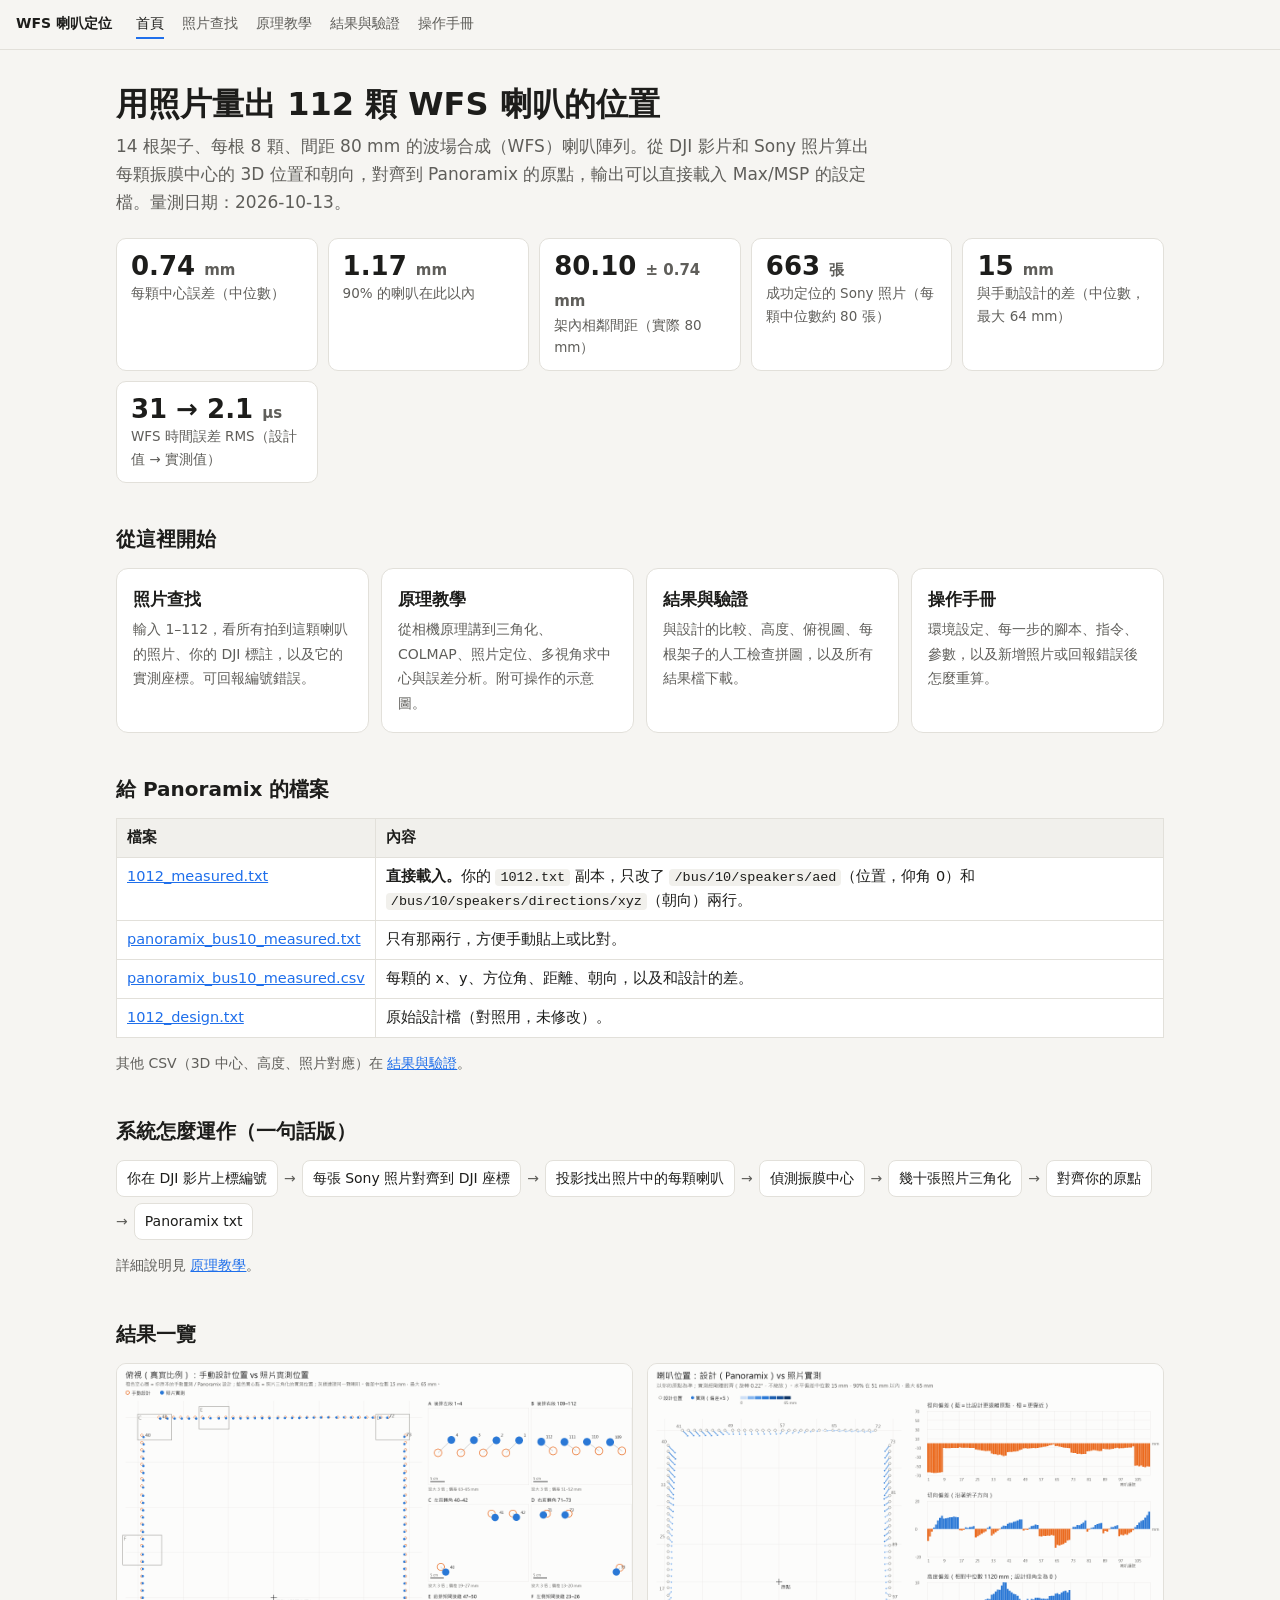
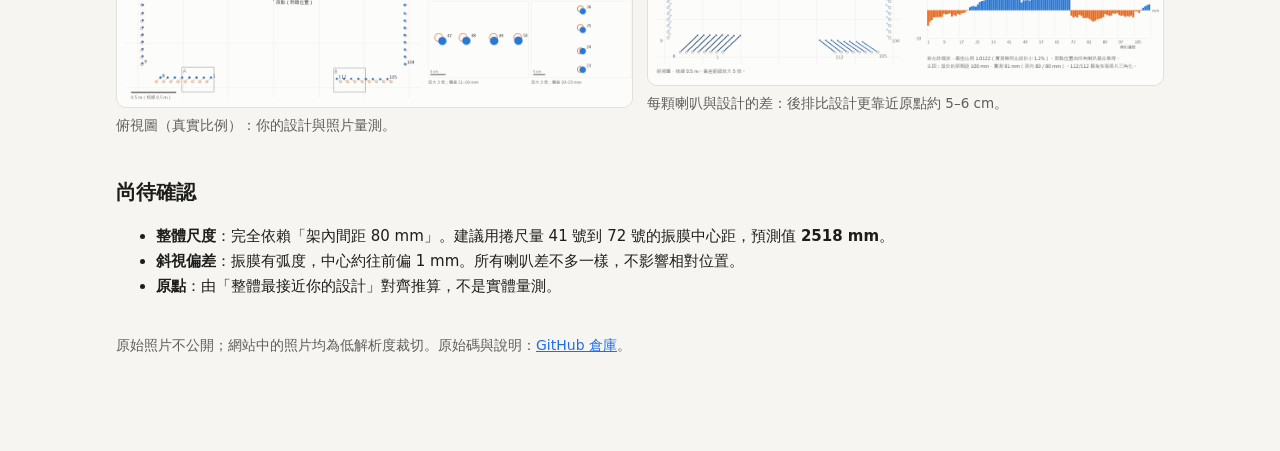
==== docs/index.html @ 075f4e9a "WFS speaker array localization: pipeline, results 2026-10-13, site Co-Authored-By: Claude Opus 5.5 <" ====
<!doctype html>
<html lang="zh-Hant">
<head>
<meta charset="utf-8">
<meta name="viewport" content="width=device-width, initial-scale=1">
<title>WFS 喇叭定位</title>
<meta name="description" content="用照片量測 112 顆 WFS 喇叭的振膜中心與朝向，輸出給 Panoramix。">
<link rel="stylesheet" href="site.css">
<style>
.wrap { max-width: 1080px; margin: 0 auto; padding: 28px 16px 80px; }
h1 { font-size: 32px; line-height: 1.25; margin: 6px 0 8px; }
.lead { color: var(--muted); font-size: 17px; max-width: 760px; margin: 0 0 22px; }
h2 { font-size: 20px; margin: 40px 0 12px; }
.stats { display: grid; grid-template-columns: repeat(auto-fit, minmax(170px, 1fr)); gap: 10px; }
.stat { background: var(--panel); border: 1px solid var(--line); border-radius: 10px; padding: 12px 14px; }
.stat .v { font-size: 26px; font-weight: 700; font-variant-numeric: tabular-nums; line-height: 1.2; }
.stat .v small { font-size: 15px; font-weight: 600; color: var(--muted); }
.stat .l { color: var(--muted); font-size: 13.5px; }
.cards { display: grid; grid-template-columns: repeat(auto-fit, minmax(240px, 1fr)); gap: 12px; }
.card { display: block; background: var(--panel); border: 1px solid var(--line); border-radius: 12px; padding: 16px; text-decoration: none; color: var(--ink); }
.card:hover { border-color: var(--accent); }
.card b { display: block; font-size: 17px; margin-bottom: 4px; }
.card span { color: var(--muted); font-size: 14px; }
.flow { display: flex; flex-wrap: wrap; gap: 6px; align-items: center; font-size: 14px; }
.flow div { background: var(--panel); border: 1px solid var(--line); border-radius: 8px; padding: 6px 10px; }
.flow i { color: var(--muted); font-style: normal; }
table { border-collapse: collapse; width: 100%; font-size: 14.5px; background: var(--panel); }
th, td { border: 1px solid var(--line); padding: 7px 10px; text-align: left; vertical-align: top; }
th { background: var(--code); font-weight: 600; }
.tw { overflow-x: auto; }
.note { color: var(--muted); font-size: 14px; }
figure { margin: 0; }
figure img { width: 100%; border: 1px solid var(--line); border-radius: 10px; background: #fff; display: block; }
figcaption { color: var(--muted); font-size: 13.5px; margin-top: 6px; }
.two { display: grid; grid-template-columns: 1fr 1fr; gap: 14px; }
@media (max-width: 760px) { .two { grid-template-columns: 1fr; } h1 { font-size: 26px; } }
</style>
</head>
<body>
<nav class="sitenav"><a class="brand" href="index.html">WFS 喇叭定位</a><a class="on" href="index.html">首頁</a><a href="finder.html">照片查找</a><a href="learn.html">原理教學</a><a href="results.html">結果與驗證</a><a href="manual.html">操作手冊</a></nav>
<div class="wrap">
<h1>用照片量出 112 顆 WFS 喇叭的位置</h1>
<p class="lead">14 根架子、每根 8 顆、間距 80 mm 的波場合成（WFS）喇叭陣列。從 DJI 影片和 Sony 照片算出每顆振膜中心的 3D 位置和朝向，對齊到 Panoramix 的原點，輸出可以直接載入 Max/MSP 的設定檔。量測日期：2026-10-13。</p>

<div class="stats">
  <div class="stat"><div class="v">0.74 <small>mm</small></div><div class="l">每顆中心誤差（中位數）</div></div>
  <div class="stat"><div class="v">1.17 <small>mm</small></div><div class="l">90% 的喇叭在此以內</div></div>
  <div class="stat"><div class="v">80.10 <small>± 0.74 mm</small></div><div class="l">架內相鄰間距（實際 80 mm）</div></div>
  <div class="stat"><div class="v">663 <small>張</small></div><div class="l">成功定位的 Sony 照片（每顆中位數約 80 張）</div></div>
  <div class="stat"><div class="v">15 <small>mm</small></div><div class="l">與手動設計的差（中位數，最大 64 mm）</div></div>
  <div class="stat"><div class="v">31 → 2.1 <small>µs</small></div><div class="l">WFS 時間誤差 RMS（設計值 → 實測值）</div></div>
</div>

<h2>從這裡開始</h2>
<div class="cards">
  <a class="card" href="finder.html"><b>照片查找</b><span>輸入 1–112，看所有拍到這顆喇叭的照片、你的 DJI 標註，以及它的實測座標。可回報編號錯誤。</span></a>
  <a class="card" href="learn.html"><b>原理教學</b><span>從相機原理講到三角化、COLMAP、照片定位、多視角求中心與誤差分析。附可操作的示意圖。</span></a>
  <a class="card" href="results.html"><b>結果與驗證</b><span>與設計的比較、高度、俯視圖、每根架子的人工檢查拼圖，以及所有結果檔下載。</span></a>
  <a class="card" href="manual.html"><b>操作手冊</b><span>環境設定、每一步的腳本、指令、參數，以及新增照片或回報錯誤後怎麼重算。</span></a>
</div>

<h2>給 Panoramix 的檔案</h2>
<div class="tw"><table>
<tr><th>檔案</th><th>內容</th></tr>
<tr><td><a href="data/1012_measured.txt" download>1012_measured.txt</a></td><td><b>直接載入。</b>你的 <code>1012.txt</code> 副本，只改了 <code>/bus/10/speakers/aed</code>（位置，仰角 0）和 <code>/bus/10/speakers/directions/xyz</code>（朝向）兩行。</td></tr>
<tr><td><a href="data/panoramix_bus10_measured.txt" download>panoramix_bus10_measured.txt</a></td><td>只有那兩行，方便手動貼上或比對。</td></tr>
<tr><td><a href="data/panoramix_bus10_measured.csv" download>panoramix_bus10_measured.csv</a></td><td>每顆的 x、y、方位角、距離、朝向，以及和設計的差。</td></tr>
<tr><td><a href="data/1012_design.txt" download>1012_design.txt</a></td><td>原始設計檔（對照用，未修改）。</td></tr>
</table></div>
<p class="note">其他 CSV（3D 中心、高度、照片對應）在 <a href="results.html#downloads">結果與驗證</a>。</p>

<h2>系統怎麼運作（一句話版）</h2>
<div class="flow">
  <div>你在 DJI 影片上標編號</div><i>→</i>
  <div>每張 Sony 照片對齊到 DJI 座標</div><i>→</i>
  <div>投影找出照片中的每顆喇叭</div><i>→</i>
  <div>偵測振膜中心</div><i>→</i>
  <div>幾十張照片三角化</div><i>→</i>
  <div>對齊你的原點</div><i>→</i>
  <div>Panoramix txt</div>
</div>
<p class="note">詳細說明見 <a href="learn.html">原理教學</a>。</p>

<h2>結果一覽</h2>
<div class="two">
  <figure><a href="figures/topview_manual_vs_photo.png"><img src="figures/topview_manual_vs_photo.png" alt="俯視圖：設計與實測"></a><figcaption>俯視圖（真實比例）：你的設計與照片量測。</figcaption></figure>
  <figure><a href="figures/design_vs_measured.png"><img src="figures/design_vs_measured.png" alt="設計與實測差異"></a><figcaption>每顆喇叭與設計的差：後排比設計更靠近原點約 5–6 cm。</figcaption></figure>
</div>

<h2>尚待確認</h2>
<ul>
<li><b>整體尺度</b>：完全依賴「架內間距 80 mm」。建議用捲尺量 41 號到 72 號的振膜中心距，預測值 <b>2518 mm</b>。</li>
<li><b>斜視偏差</b>：振膜有弧度，中心約往前偏 1 mm。所有喇叭差不多一樣，不影響相對位置。</li>
<li><b>原點</b>：由「整體最接近你的設計」對齊推算，不是實體量測。</li>
</ul>
<p class="note" style="margin-top:36px">原始照片不公開；網站中的照片均為低解析度裁切。原始碼與說明：<a href="https://github.com/wangpenghao468-collab/wfs-speaker-localization">GitHub 倉庫</a>。</p>
</div>
</body>
</html>
---- docs/site.css ----
/* shared by every page of the site */
:root {
  --bg: #f6f5f2; --panel: #ffffff; --ink: #1d1d1b; --muted: #5f5e5a; --line: #e2e0da;
  --accent: #1f6feb; --ok: #1a7f37; --warn: #b26b00; --chip: #efeee9; --code: #f1f0ec;
  --sel: #1d1d1b; --selink: #ffffff; --design: #b0aea6;
}
@media (prefers-color-scheme: dark) {
  :root:not([data-theme="light"]) {
    --bg: #151514; --panel: #1f1f1d; --ink: #ecebe7; --muted: #a3a29c; --line: #33322f;
    --accent: #5aa2ff; --ok: #4cc26a; --warn: #e0a040; --chip: #2a2a27; --code: #2a2a27;
    --sel: #ecebe7; --selink: #151514; --design: #6d6b66;
  }
}
:root[data-theme="dark"] {
  --bg: #151514; --panel: #1f1f1d; --ink: #ecebe7; --muted: #a3a29c; --line: #33322f;
  --accent: #5aa2ff; --ok: #4cc26a; --warn: #e0a040; --chip: #2a2a27; --code: #2a2a27;
  --sel: #ecebe7; --selink: #151514; --design: #6d6b66;
}
* { box-sizing: border-box; }
html { -webkit-text-size-adjust: 100%; }
body { margin: 0; background: var(--bg); color: var(--ink); font: 15px/1.65 system-ui, "Noto Sans TC", "Microsoft JhengHei", "PingFang TC", sans-serif; }
a { color: var(--accent); }
code { font-family: Consolas, "Cascadia Mono", Menlo, monospace; font-size: 13.5px; background: var(--code); padding: 1px 5px; border-radius: 4px; word-break: break-word; }
.sitenav { display: flex; gap: 4px 18px; align-items: center; flex-wrap: wrap; padding: 10px 16px; border-bottom: 1px solid var(--line); background: var(--bg); font-size: 14px; }
.sitenav .brand { font-weight: 700; color: var(--ink); text-decoration: none; margin-right: 6px; }
.sitenav a { color: var(--muted); text-decoration: none; padding: 2px 0; border-bottom: 2px solid transparent; }
.sitenav a:hover { color: var(--ink); }
.sitenav a.on { color: var(--ink); border-bottom-color: var(--accent); }
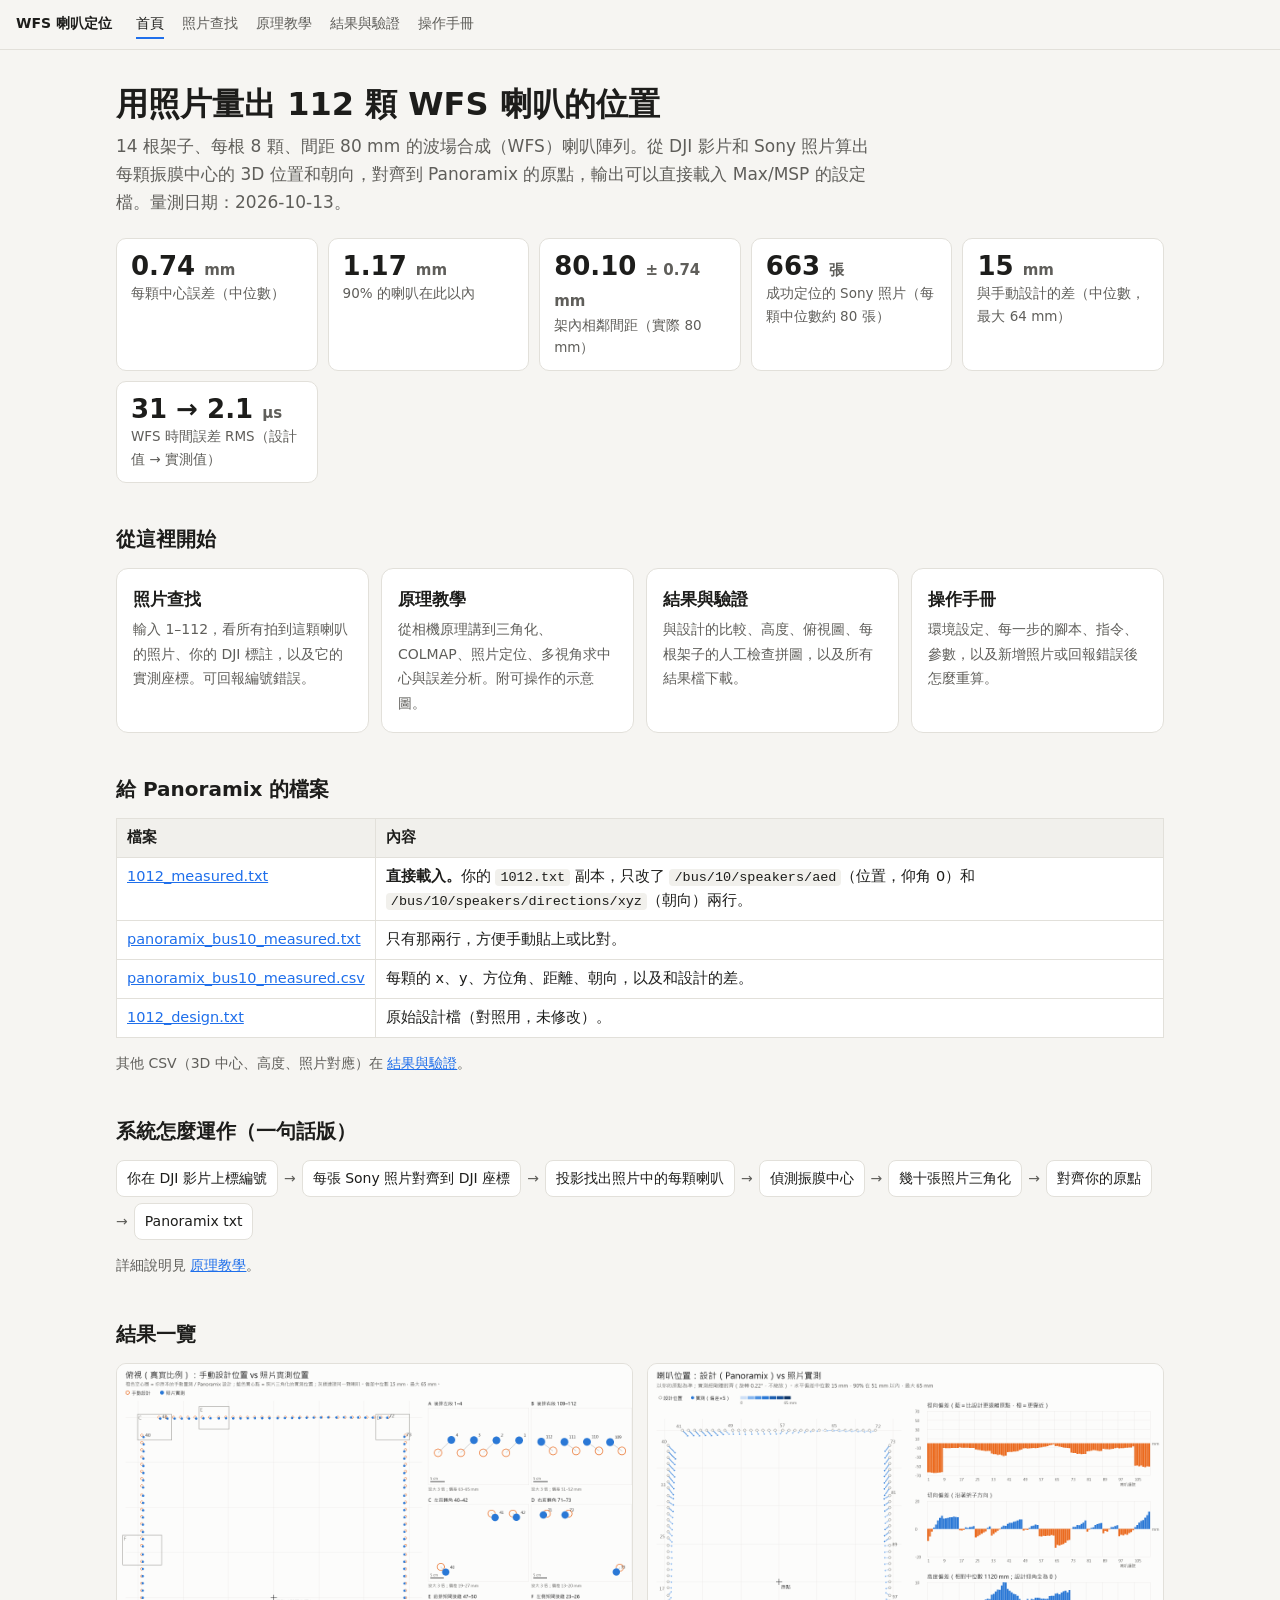
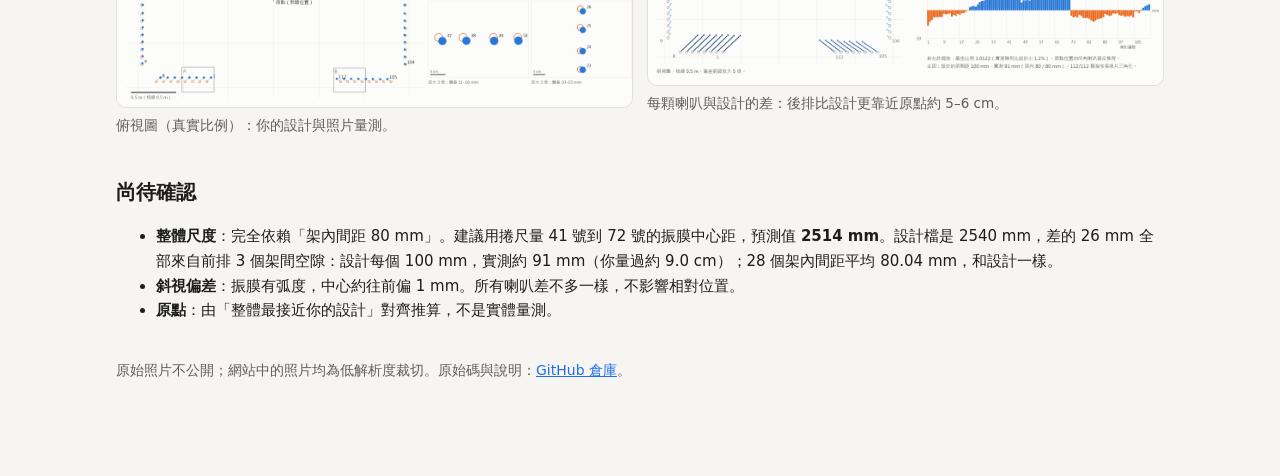
==== commit a2ea0e9c: "Fix predicted 41-72 distance (2514 mm) and explain the gap to the design Co-Authored-By: Claude Opus" ====
--- a/docs/index.html
+++ b/docs/index.html
@@ -89,7 +89,7 @@
 
 <h2>尚待確認</h2>
 <ul>
-<li><b>整體尺度</b>：完全依賴「架內間距 80 mm」。建議用捲尺量 41 號到 72 號的振膜中心距，預測值 <b>2518 mm</b>。</li>
+<li><b>整體尺度</b>：完全依賴「架內間距 80 mm」。建議用捲尺量 41 號到 72 號的振膜中心距，預測值 <b>2514 mm</b>。設計檔是 2540 mm，差的 26 mm 全部來自前排 3 個架間空隙：設計每個 100 mm，實測約 91 mm（你量過約 9.0 cm）；28 個架內間距平均 80.04 mm，和設計一樣。</li>
 <li><b>斜視偏差</b>：振膜有弧度，中心約往前偏 1 mm。所有喇叭差不多一樣，不影響相對位置。</li>
 <li><b>原點</b>：由「整體最接近你的設計」對齊推算，不是實體量測。</li>
 </ul>
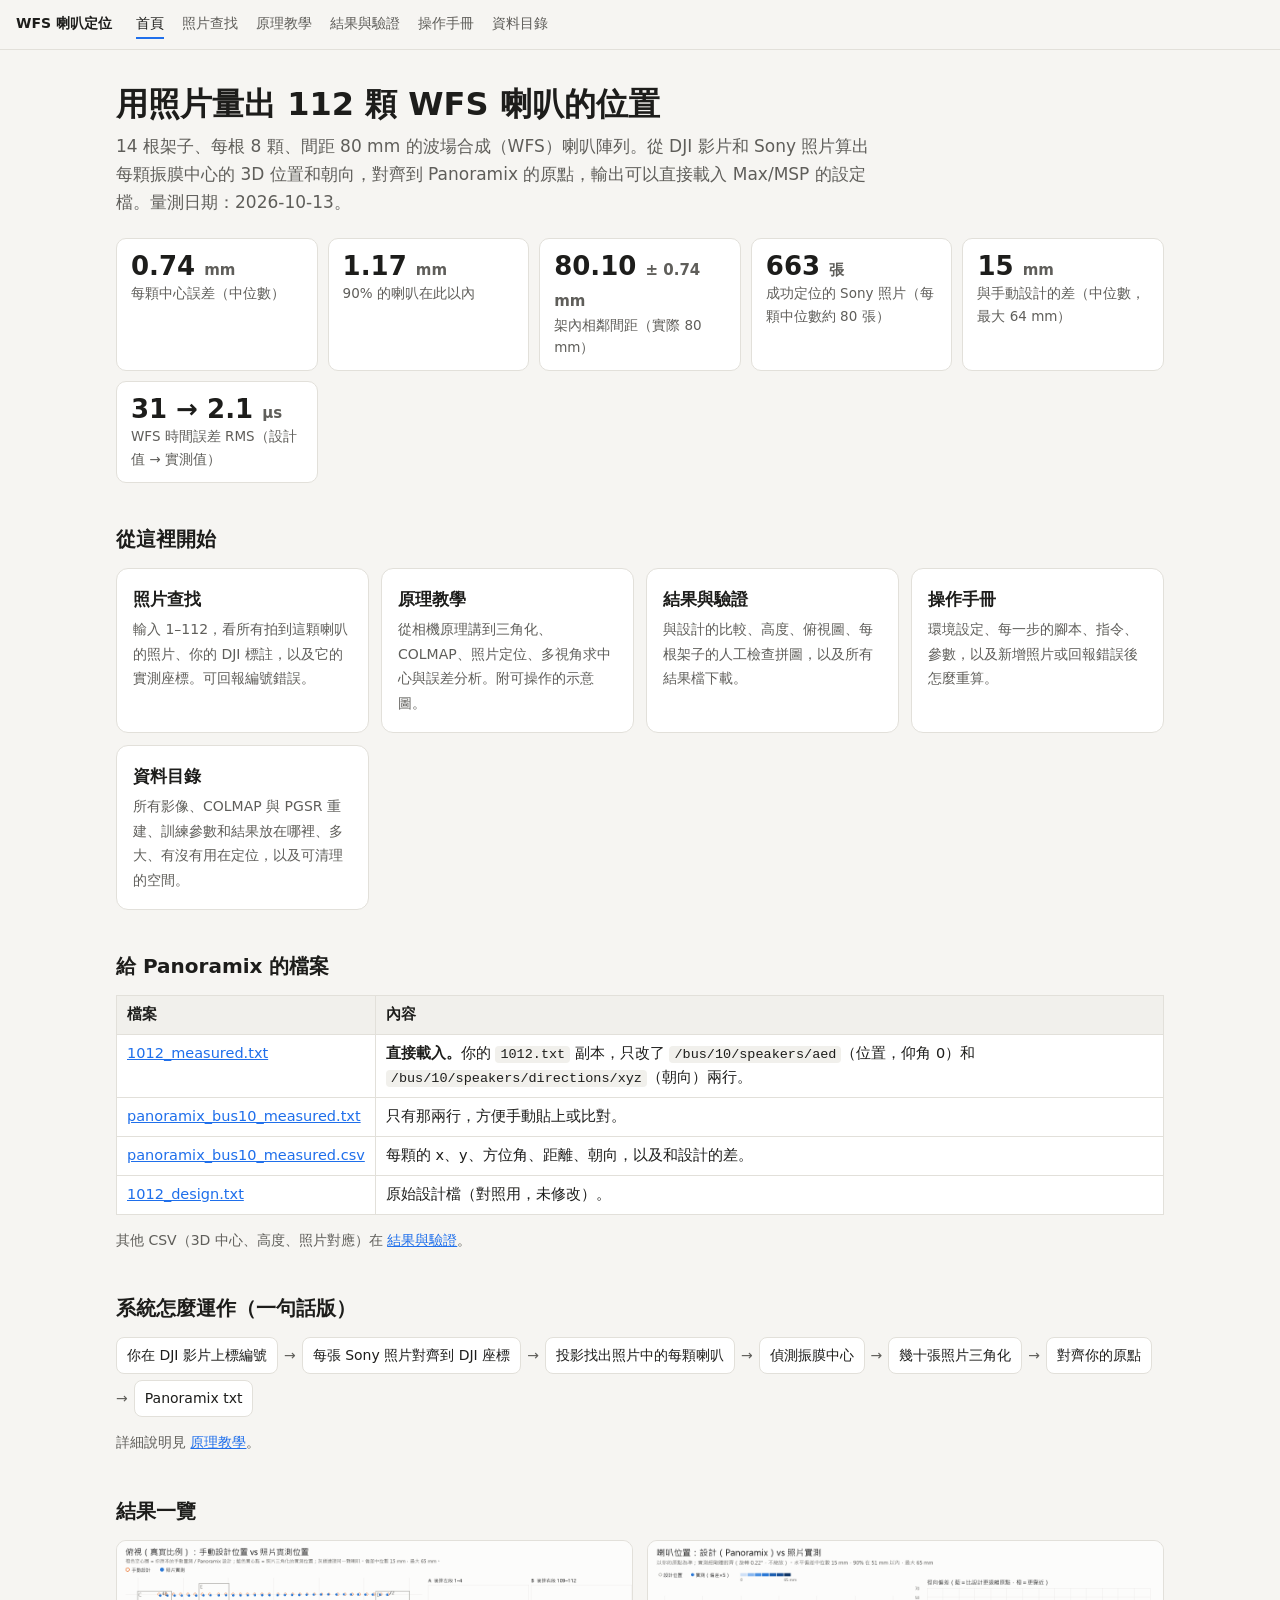
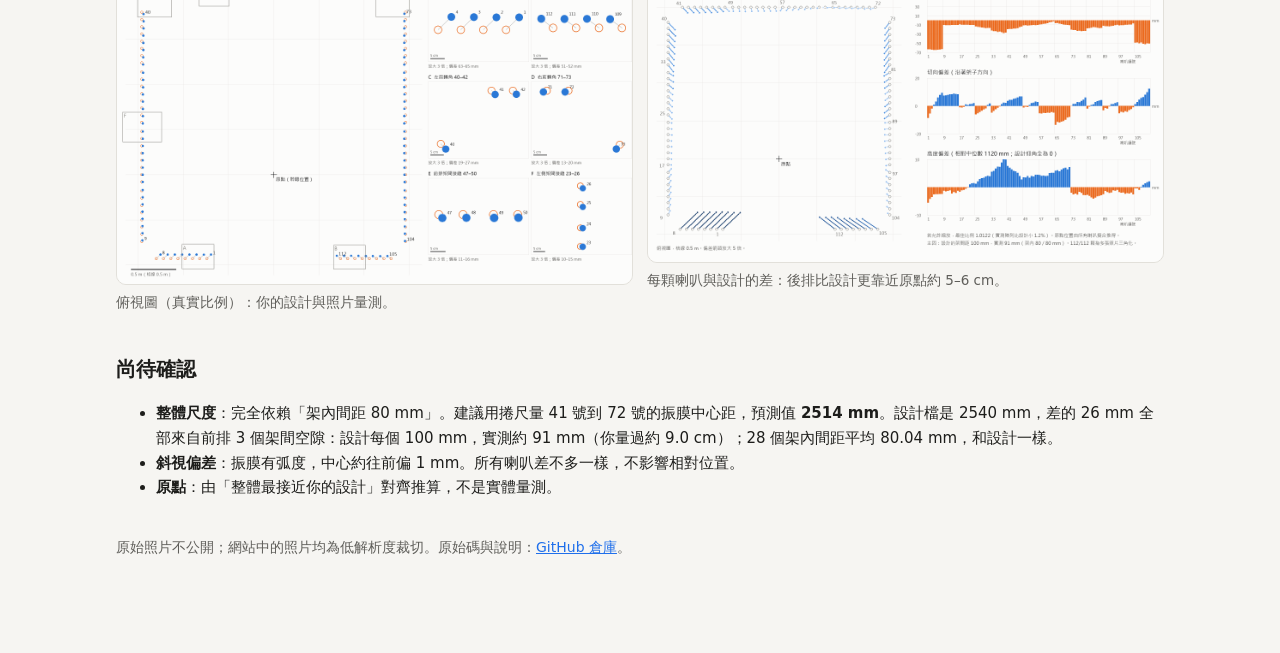
==== commit b3441bed: "Add data catalog: raw data, COLMAP/PGSR reconstructions, training parameters, locations Co-Authored-" ====
--- a/docs/index.html
+++ b/docs/index.html
@@ -37,7 +37,7 @@
 </style>
 </head>
 <body>
-<nav class="sitenav"><a class="brand" href="index.html">WFS 喇叭定位</a><a class="on" href="index.html">首頁</a><a href="finder.html">照片查找</a><a href="learn.html">原理教學</a><a href="results.html">結果與驗證</a><a href="manual.html">操作手冊</a></nav>
+<nav class="sitenav"><a class="brand" href="index.html">WFS 喇叭定位</a><a class="on" href="index.html">首頁</a><a href="finder.html">照片查找</a><a href="learn.html">原理教學</a><a href="results.html">結果與驗證</a><a href="manual.html">操作手冊</a><a href="catalog.html">資料目錄</a></nav>
 <div class="wrap">
 <h1>用照片量出 112 顆 WFS 喇叭的位置</h1>
 <p class="lead">14 根架子、每根 8 顆、間距 80 mm 的波場合成（WFS）喇叭陣列。從 DJI 影片和 Sony 照片算出每顆振膜中心的 3D 位置和朝向，對齊到 Panoramix 的原點，輸出可以直接載入 Max/MSP 的設定檔。量測日期：2026-10-13。</p>
@@ -57,6 +57,7 @@
   <a class="card" href="learn.html"><b>原理教學</b><span>從相機原理講到三角化、COLMAP、照片定位、多視角求中心與誤差分析。附可操作的示意圖。</span></a>
   <a class="card" href="results.html"><b>結果與驗證</b><span>與設計的比較、高度、俯視圖、每根架子的人工檢查拼圖，以及所有結果檔下載。</span></a>
   <a class="card" href="manual.html"><b>操作手冊</b><span>環境設定、每一步的腳本、指令、參數，以及新增照片或回報錯誤後怎麼重算。</span></a>
+  <a class="card" href="catalog.html"><b>資料目錄</b><span>所有影像、COLMAP 與 PGSR 重建、訓練參數和結果放在哪裡、多大、有沒有用在定位，以及可清理的空間。</span></a>
 </div>
 
 <h2>給 Panoramix 的檔案</h2>
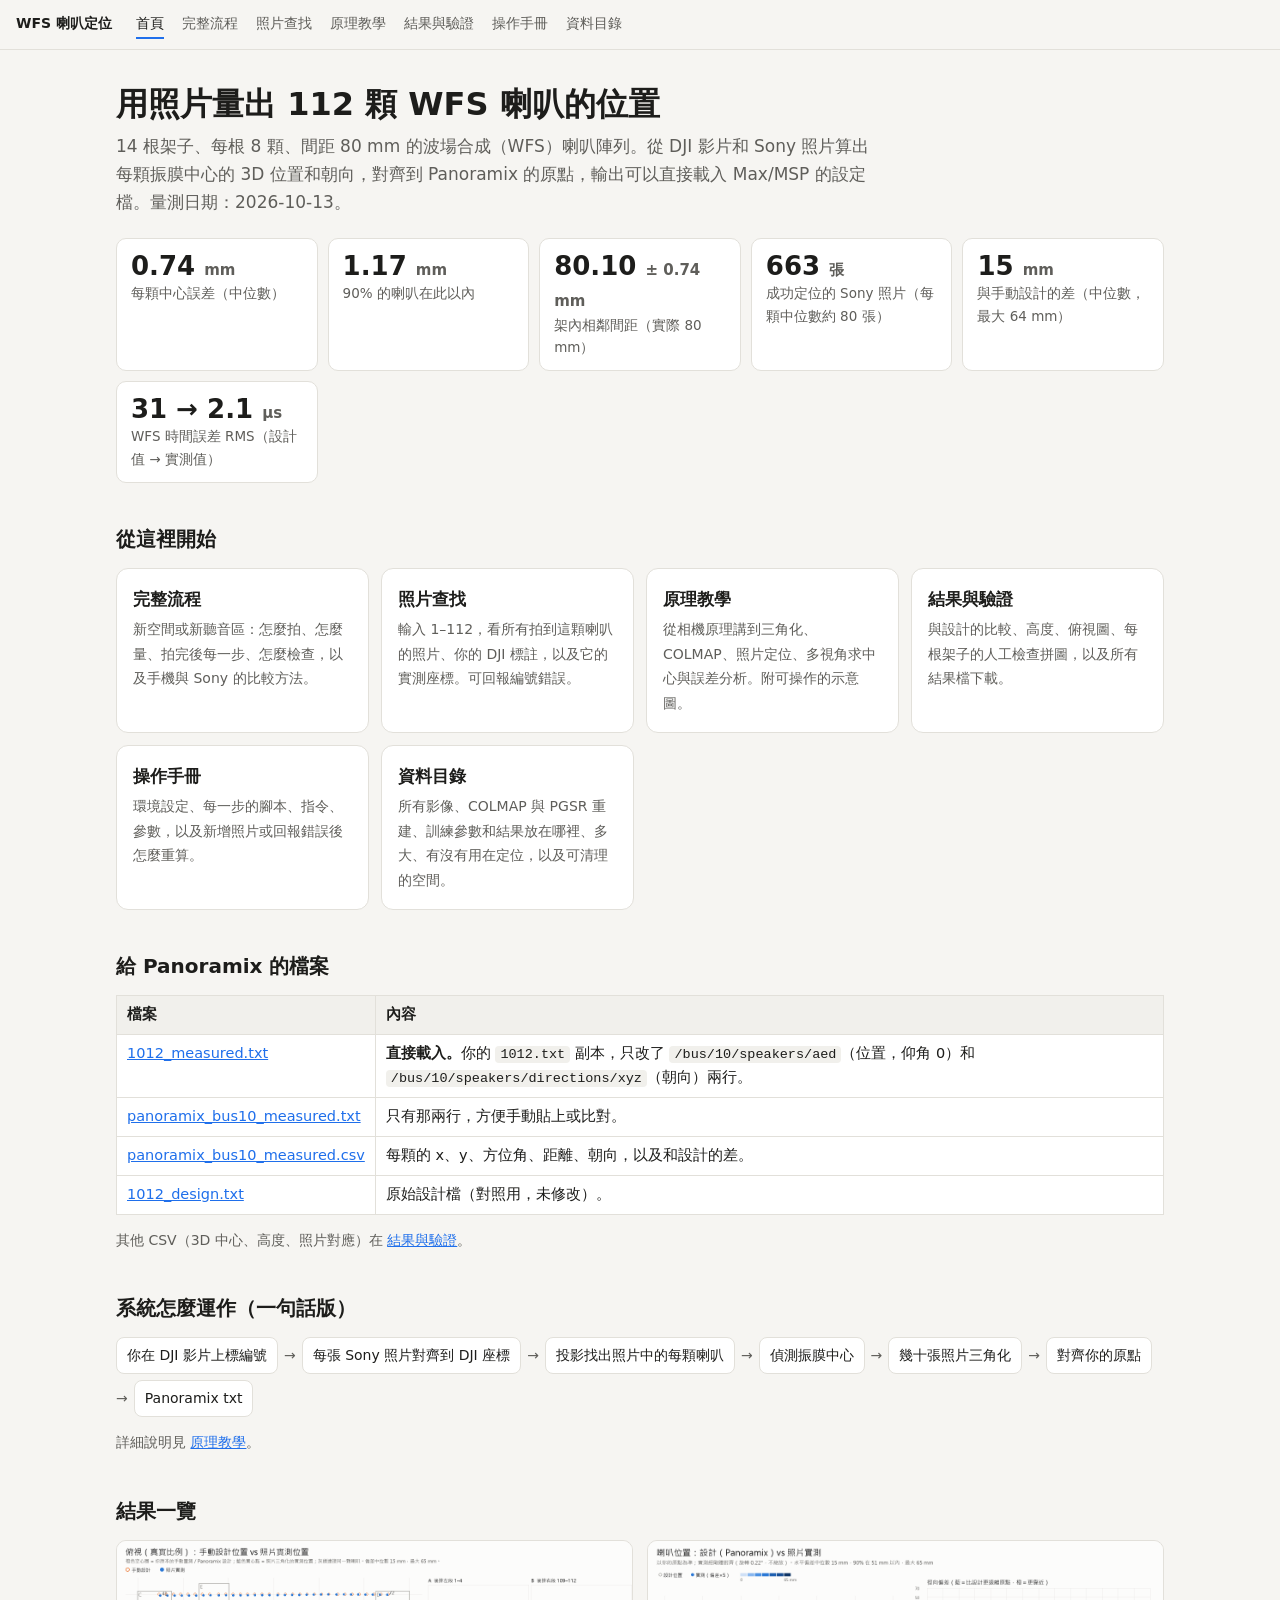
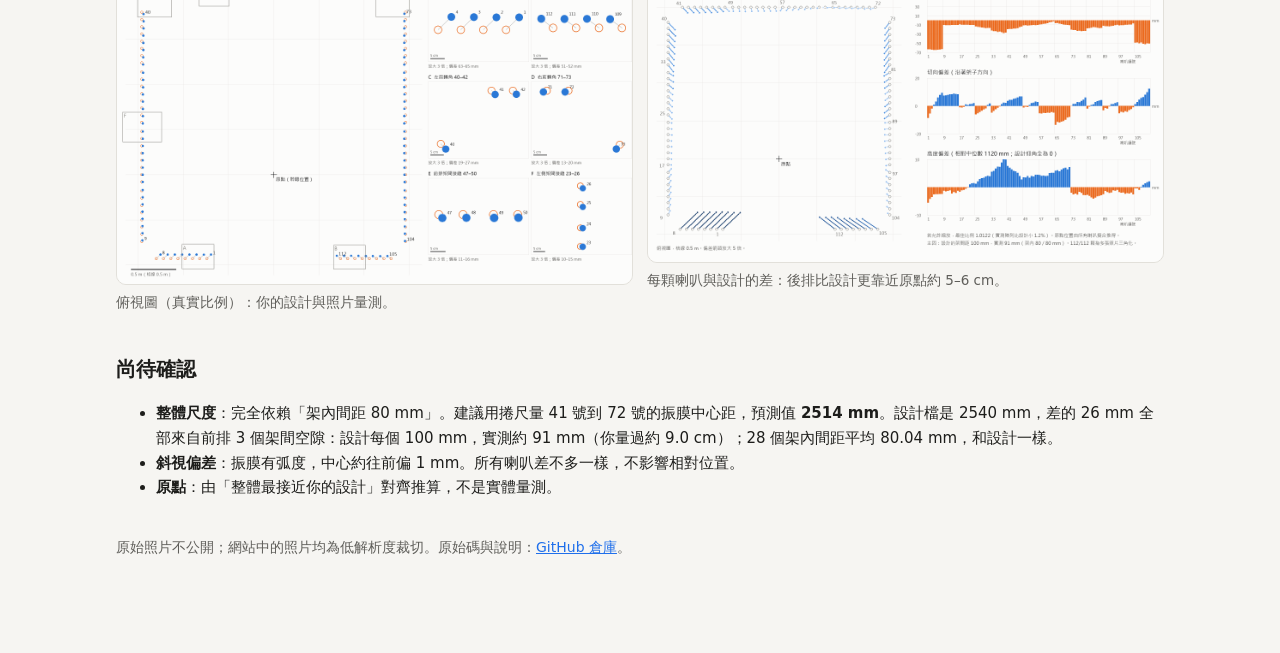
==== commit e0f4f538: "Add complete workflow page (new room, phone vs Sony validation) Co-Authored-By: Claude Opus 5.5 <nor" ====
--- a/docs/index.html
+++ b/docs/index.html
@@ -37,7 +37,7 @@
 </style>
 </head>
 <body>
-<nav class="sitenav"><a class="brand" href="index.html">WFS 喇叭定位</a><a class="on" href="index.html">首頁</a><a href="finder.html">照片查找</a><a href="learn.html">原理教學</a><a href="results.html">結果與驗證</a><a href="manual.html">操作手冊</a><a href="catalog.html">資料目錄</a></nav>
+<nav class="sitenav"><a class="brand" href="index.html">WFS 喇叭定位</a><a class="on" href="index.html">首頁</a><a href="workflow.html">完整流程</a><a href="finder.html">照片查找</a><a href="learn.html">原理教學</a><a href="results.html">結果與驗證</a><a href="manual.html">操作手冊</a><a href="catalog.html">資料目錄</a></nav>
 <div class="wrap">
 <h1>用照片量出 112 顆 WFS 喇叭的位置</h1>
 <p class="lead">14 根架子、每根 8 顆、間距 80 mm 的波場合成（WFS）喇叭陣列。從 DJI 影片和 Sony 照片算出每顆振膜中心的 3D 位置和朝向，對齊到 Panoramix 的原點，輸出可以直接載入 Max/MSP 的設定檔。量測日期：2026-10-13。</p>
@@ -53,7 +53,8 @@
 
 <h2>從這裡開始</h2>
 <div class="cards">
-  <a class="card" href="finder.html"><b>照片查找</b><span>輸入 1–112，看所有拍到這顆喇叭的照片、你的 DJI 標註，以及它的實測座標。可回報編號錯誤。</span></a>
+  <a class="card" href="workflow.html"><b>完整流程</b><span>新空間或新聽音區：怎麼拍、怎麼量、拍完後每一步、怎麼檢查，以及手機與 Sony 的比較方法。</span></a>
+<a class="card" href="finder.html"><b>照片查找</b><span>輸入 1–112，看所有拍到這顆喇叭的照片、你的 DJI 標註，以及它的實測座標。可回報編號錯誤。</span></a>
   <a class="card" href="learn.html"><b>原理教學</b><span>從相機原理講到三角化、COLMAP、照片定位、多視角求中心與誤差分析。附可操作的示意圖。</span></a>
   <a class="card" href="results.html"><b>結果與驗證</b><span>與設計的比較、高度、俯視圖、每根架子的人工檢查拼圖，以及所有結果檔下載。</span></a>
   <a class="card" href="manual.html"><b>操作手冊</b><span>環境設定、每一步的腳本、指令、參數，以及新增照片或回報錯誤後怎麼重算。</span></a>
